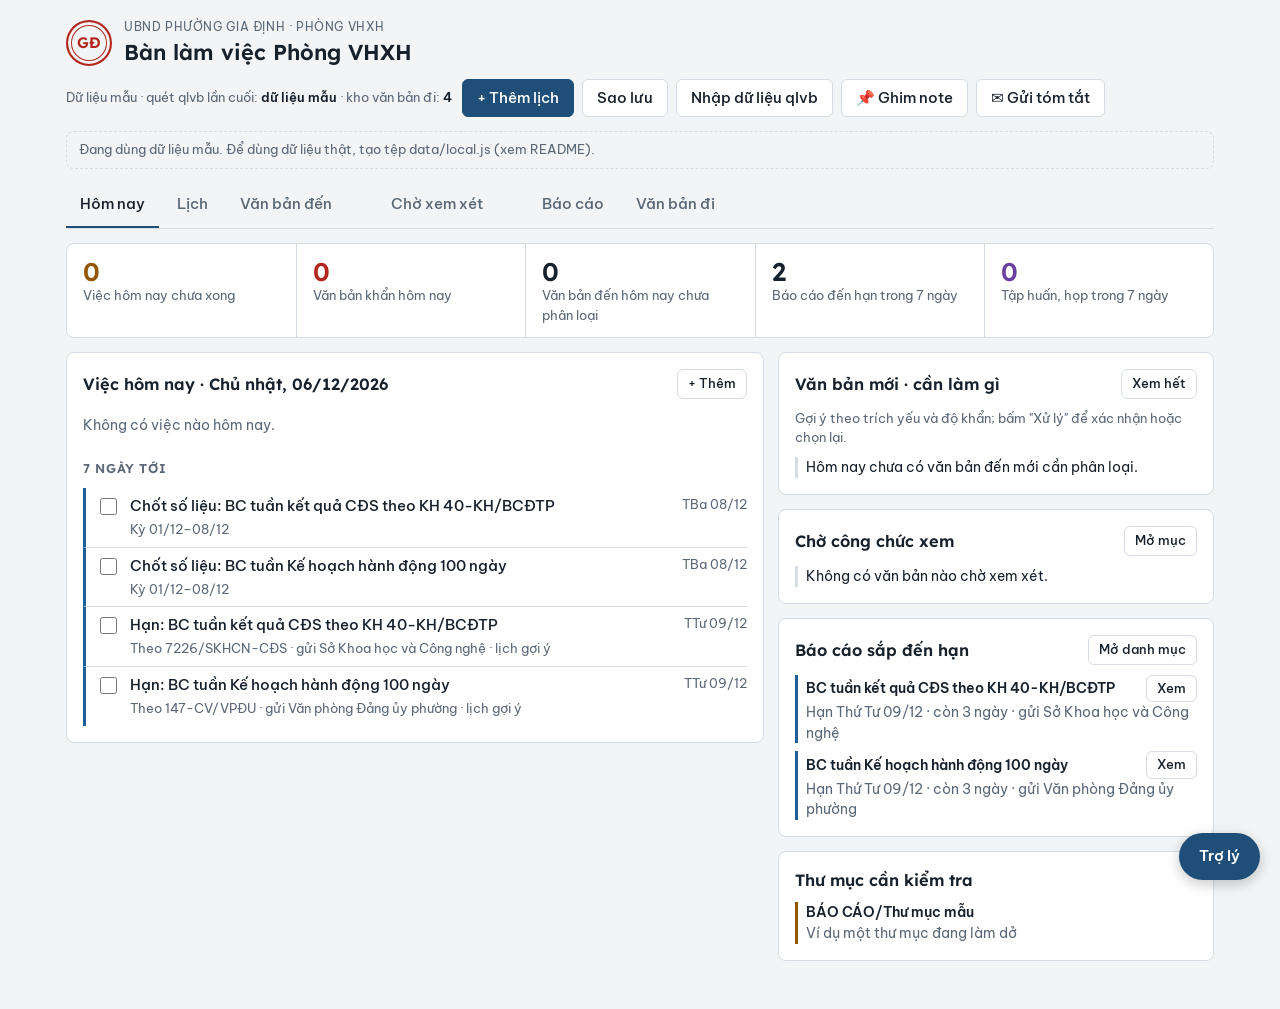
==== index.html @ 665c6ed6 "Ban lam viec Phong VHXH" ====
<!doctype html>
<html lang="vi">
<head>
<meta charset="utf-8">
<meta name="viewport" content="width=device-width, initial-scale=1, viewport-fit=cover">
<title>Bàn làm việc Phòng VHXH</title>
<link rel="preconnect" href="https://fonts.googleapis.com">
<link rel="stylesheet" href="https://fonts.googleapis.com/css2?family=Be+Vietnam+Pro:wght@400;500;600;700&family=Lexend:wght@500;600&family=IBM+Plex+Mono:wght@500&display=swap">
<link rel="stylesheet" href="css/styles.css">
</head>
<body>
<div class="app">
  <header class="topbar">
    <div class="brand">
      <div class="seal" aria-hidden="true">GĐ</div>
      <div>
        <p class="eyebrow">UBND phường Gia Định · Phòng VHXH</p>
        <h1>Bàn làm việc Phòng VHXH</h1>
      </div>
    </div>
    <div class="scan">
      <p class="scan-info" id="scanInfo"></p>
      <div class="row">
        <button class="btn btn-primary" type="button" data-open-lich>+ Thêm lịch</button>
        <button class="btn" type="button" id="btnBackup">Sao lưu</button>
        <button class="btn" type="button" id="btnScan">Nhập dữ liệu qlvb</button>
      </div>
    </div>
  </header>

  <p class="demo-note" id="dataNote">Đang dùng dữ liệu mẫu. Để dùng dữ liệu thật, tạo tệp data/local.js (xem README).</p>

  <nav class="tabs" role="tablist" aria-label="Các mục">
    <button class="tab is-active" role="tab" id="tab-homnay" data-tab="homnay" aria-selected="true">Hôm nay</button>
    <button class="tab" role="tab" id="tab-lich" data-tab="lich" aria-selected="false">Lịch</button>
    <button class="tab" role="tab" id="tab-den" data-tab="den" aria-selected="false">Văn bản đến <span class="count" id="cntDen" title="Chưa phân loại"></span></button>
    <button class="tab" role="tab" id="tab-cho" data-tab="cho" aria-selected="false">Chờ xem xét <span class="count amber" id="cntCho"></span></button>
    <button class="tab" role="tab" id="tab-baocao" data-tab="baocao" aria-selected="false">Báo cáo</button>
    <button class="tab" role="tab" id="tab-di" data-tab="di" aria-selected="false">Văn bản đi</button>
  </nav>

  <!-- HÔM NAY -->
  <section class="panel" id="panel-homnay" role="tabpanel" aria-labelledby="tab-homnay">
    <div class="summary" id="summary"></div>
    <div class="grid-2">
      <div class="block">
        <div class="block-head"><h2 id="todayTitle">Việc hôm nay</h2><button class="btn btn-sm" type="button" data-open-lich="today">+ Thêm</button></div>
        <ul class="tasks" id="todayList"></ul>
        <h3 class="sub">7 ngày tới</h3>
        <ul class="tasks compact" id="weekList"></ul>
      </div>
      <div class="side">
        <div class="block">
          <div class="block-head"><h2>Văn bản mới · cần làm gì</h2><button class="btn btn-sm btn-ghost" type="button" id="goUnsorted">Xem hết</button></div>
          <p class="hint">Gợi ý theo trích yếu và độ khẩn; bấm "Xử lý" để xác nhận hoặc chọn lại.</p>
          <ul class="mini" id="unsortedList"></ul>
        </div>
        <div class="block">
          <div class="block-head"><h2>Chờ công chức xem <span class="hint" id="choBlockCount"></span></h2><button class="btn btn-sm btn-ghost" type="button" id="goCho">Mở mục</button></div>
          <ul class="mini" id="choMini"></ul>
        </div>
        <div class="block">
          <div class="block-head"><h2>Báo cáo sắp đến hạn</h2><button class="btn btn-sm btn-ghost" type="button" id="goBaoCao">Mở danh mục</button></div>
          <ul class="mini" id="bcSoon"></ul>
        </div>
        <div class="block">
          <h2>Thư mục cần kiểm tra</h2>
          <ul class="mini" id="folderList"></ul>
        </div>
      </div>
    </div>
  </section>

  <!-- LỊCH -->
  <section class="panel" id="panel-lich" role="tabpanel" aria-labelledby="tab-lich" hidden>
    <div class="cal-layout">
      <div class="block">
        <div class="cal-head">
          <button class="btn btn-sm" type="button" id="prevMonth" aria-label="Tháng trước">‹</button>
          <h2 id="monthTitle"></h2>
          <button class="btn btn-sm" type="button" id="nextMonth" aria-label="Tháng sau">›</button>
          <button class="btn btn-sm btn-ghost" type="button" id="goToday">Hôm nay</button>
        </div>
        <div class="cal-grid" id="calGrid" role="grid"></div>
        <div class="legend">
          <span><i class="sw red"></i>Gấp, khẩn</span>
          <span><i class="sw amber"></i>Việc cần làm</span>
          <span><i class="sw blue"></i>Báo cáo định kỳ</span>
          <span><i class="sw violet"></i>Tập huấn, họp, sự kiện</span>
          <span><i class="sw green"></i>Văn bản đi</span>
          <span><i class="sw grey"></i>Văn bản đến</span>
        </div>
      </div>
      <aside class="block day-panel" aria-live="polite">
        <div class="block-head"><h2 id="dayTitle"></h2><button class="btn btn-sm" type="button" data-open-lich="selected">+ Thêm</button></div>
        <div id="dayDetail"></div>
      </aside>
    </div>
  </section>

  <!-- VĂN BẢN ĐẾN -->
  <section class="panel" id="panel-den" role="tabpanel" aria-labelledby="tab-den" hidden>
    <div class="block">
      <div class="block-head">
        <h2>Văn bản đến chờ xử lý</h2>
        <div class="filters" role="group" aria-label="Lọc">
          <button class="chip is-on" type="button" data-fden="homnay">Hôm nay</button>
          <button class="chip" type="button" data-fden="all">Tất cả</button>
          <button class="chip" type="button" data-fden="chua">Chưa phân loại</button>
          <button class="chip" type="button" data-fden="cho">Chờ xem xét</button>
          <button class="chip" type="button" data-fden="red">Khẩn, chưa trả lời</button>
          <button class="chip" type="button" data-fden="xong">Đã phân loại</button>
        </div>
      </div>
      <input type="search" id="qDen" class="search" placeholder="Tìm số ký hiệu, trích yếu…">
      <div class="table-wrap"><table class="table"><thead><tr><th>Số, ký hiệu</th><th>Đến</th><th>Độ khẩn</th><th>Trích yếu</th><th>Cần làm</th><th></th></tr></thead><tbody id="tblDen"></tbody></table></div>
    </div>
  </section>

  <!-- CHỜ XEM XÉT -->
  <section class="panel" id="panel-cho" role="tabpanel" aria-labelledby="tab-cho" hidden>
    <div class="block">
      <div class="block-head"><h2>Văn bản chờ xem xét</h2></div>
      <p class="hint">Văn bản chưa biết cần làm gì được chuyển vào đây (nút "Chưa rõ" ở tab Văn bản đến). Công chức phụ trách mở từng văn bản, bấm "Chọn hướng xử lý"; văn bản sẽ rời mục này và lên lịch.</p>
      <div class="table-wrap"><table class="table"><thead><tr><th>Số, ký hiệu</th><th>Đến</th><th>Độ khẩn</th><th>Trích yếu</th><th>Vướng ở đâu</th><th></th></tr></thead><tbody id="tblCho"></tbody></table></div>
    </div>
  </section>

  <!-- BÁO CÁO -->
  <section class="panel" id="panel-baocao" role="tabpanel" aria-labelledby="tab-baocao" hidden>
    <div class="block">
      <div class="block-head">
        <h2>Danh mục báo cáo <span class="hint" id="bcCount"></span></h2>
        <button class="btn btn-primary btn-sm" type="button" id="btnAddBC">+ Thêm báo cáo</button>
      </div>
      <p class="hint">Bấm vào một báo cáo để xem cần soạn những mục gì và văn bản đi trong kỳ để lấy số liệu.</p>
      <div class="table-wrap"><table class="table"><thead><tr><th>Báo cáo</th><th>Chu kỳ</th><th>Nơi nhận</th><th>Căn cứ</th><th>Kỳ tới</th><th>Trạng thái lịch</th></tr></thead><tbody id="tblBC"></tbody></table></div>
    </div>
  </section>

  <!-- VĂN BẢN ĐI -->
  <section class="panel" id="panel-di" role="tabpanel" aria-labelledby="tab-di" hidden>
    <div class="block">
      <div class="block-head">
        <h2>Văn bản đi đã phát hành</h2>
        <div class="filters" role="group" aria-label="Lọc">
          <button class="chip is-on" type="button" data-fdi="homnay">Hôm nay</button>
          <button class="chip" type="button" data-fdi="all">Tất cả</button>
          <button class="chip" type="button" data-fdi="green">Hoàn thành</button>
          <button class="chip" type="button" data-fdi="amber">Tờ trình đang chờ</button>
          <button class="chip" type="button" data-fdi="grey">Tờ trình đã có văn bản chính</button>
        </div>
      </div>
      <input type="search" id="qDi" class="search" placeholder="Tìm số ký hiệu, trích yếu…">
      <div class="table-wrap"><table class="table"><thead><tr><th>Số, ký hiệu</th><th>Ngày</th><th>Loại</th><th>Trích yếu</th><th>Trạng thái</th></tr></thead><tbody id="tblDi"></tbody></table></div>
    </div>
  </section>

  <!-- ===== HỘP THOẠI ===== -->

  <!-- Xử lý văn bản đến -->
  <div class="overlay" id="dlgXuLy" hidden>
    <form class="dialog wide" id="formXuLy" role="dialog" aria-modal="true" aria-labelledby="xlTitle">
      <h2 id="xlTitle">Xử lý văn bản đến</h2>
      <div class="doc-card" id="xlDoc"></div>
      <p class="suggest" id="xlSuggest"></p>
      <fieldset>
        <legend class="label">Cần làm gì</legend>
        <div class="radios" id="xlHuong"></div>
      </fieldset>
      <div class="out-card" id="xlOut"></div>
      <div class="two">
        <label class="field" for="xlHan"><span id="xlHanLbl">Hạn hoàn thành</span><input id="xlHan" type="date" required></label>
        <label class="field" for="xlNguoi"><span>Phối hợp, gửi đến</span><input id="xlNguoi" type="text" placeholder="Ví dụ: Công an phường, các khu phố"></label>
      </div>
      <p class="hint">Hạn tự tính theo độ khẩn và loại việc. Kiểm tra lại hạn ghi trong nội dung văn bản.</p>
      <div class="ev-fields" id="xlEvent" hidden>
        <p class="label">Ngày tham dự (đưa lên lịch)</p>
        <div class="three">
          <label class="field" for="xlEvDate"><span>Ngày</span><input id="xlEvDate" type="date"></label>
          <label class="field" for="xlEvTime"><span>Giờ</span><input id="xlEvTime" type="time"></label>
          <label class="field" for="xlEvPlace"><span>Địa điểm</span><input id="xlEvPlace" type="text"></label>
        </div>
      </div>
      <label class="check"><input type="checkbox" id="xlDinhKy"> Văn bản này yêu cầu báo cáo định kỳ: thêm vào danh mục báo cáo</label>
      <label class="field" for="xlNote"><span id="xlNoteLbl">Ghi chú</span><input id="xlNote" type="text" placeholder="Nội dung chính cần lưu ý"></label>
      <div class="row end">
        <button class="btn btn-ghost" type="button" id="xlClear" hidden>Bỏ phân loại</button>
        <button class="btn" type="button" data-close>Hủy</button>
        <button class="btn btn-primary" type="submit">Lưu, đưa lên lịch</button>
      </div>
    </form>
  </div>

  <!-- Thêm báo cáo -->
  <div class="overlay" id="dlgBC" hidden>
    <form class="dialog wide" id="formBC" role="dialog" aria-modal="true" aria-labelledby="bcTitle">
      <h2 id="bcTitle">Thêm báo cáo</h2>
      <p class="hint">Lấy thông tin từ văn bản chỉ đạo (văn bản của Sở, VPĐU, UBND Thành phố yêu cầu báo cáo).</p>
      <label class="field" for="bcTen"><span>1. Tên báo cáo</span><input id="bcTen" type="text" required placeholder="Ví dụ: Báo cáo tháng công tác văn hóa"></label>
      <div class="two">
        <label class="field" for="bcMang"><span>2. Mảng</span><select id="bcMang"></select></label>
        <label class="field" for="bcNoiNhan"><span>3. Gửi cho ai</span><input id="bcNoiNhan" type="text" placeholder="Ví dụ: Sở Văn hóa và Thể thao"></label>
      </div>
      <label class="field" for="bcCanCu"><span>4. Căn cứ (số văn bản yêu cầu báo cáo)</span><input id="bcCanCu" type="text" list="dsDen" placeholder="Gõ hoặc chọn từ văn bản đến"></label>
      <div class="two">
        <label class="field" for="bcLoai"><span>5. Chu kỳ</span>
          <select id="bcLoai">
            <option value="tuan">Hằng tuần</option><option value="thang">Hằng tháng</option><option value="quy">Hằng quý</option>
            <option value="6thang">6 tháng</option><option value="9thang">9 tháng</option><option value="nam">Hằng năm</option>
            <option value="dot-xuat">Một lần (đột xuất)</option>
          </select>
        </label>
        <div class="field" id="bcHanWrap"></div>
      </div>
      <label class="check"><input type="checkbox" id="bcXacNhan"> Hạn ghi đúng theo văn bản chỉ đạo (bỏ chọn nếu đang ước tính)</label>
      <label class="field" for="bcDeCuong"><span>6. Báo cáo cần có những mục gì (mỗi dòng một mục)</span>
        <textarea id="bcDeCuong" rows="4" placeholder="Kết quả thực hiện trong kỳ&#10;Số liệu theo phụ lục của Sở&#10;Nhiệm vụ kỳ tới&#10;Khó khăn, đề xuất"></textarea></label>
      <label class="field" for="bcNguon"><span>7. Lấy số liệu ở đâu</span><input id="bcNguon" type="text" placeholder="Ví dụ: văn bản đi trong kỳ trên qlvb; số liệu khu phố"></label>
      <label class="field" for="bcMau"><span>8. Mẫu báo cáo (nếu có)</span><input id="bcMau" type="text" placeholder="Ví dụ: templates/bc-thang-van-hoa/ hoặc phụ lục kèm văn bản của Sở"></label>
      <div class="row end">
        <button class="btn" type="button" data-close>Hủy</button>
        <button class="btn btn-primary" type="submit">Thêm báo cáo</button>
      </div>
    </form>
  </div>

  <!-- Xem báo cáo -->
  <div class="overlay" id="dlgBCView" hidden>
    <div class="dialog wide" role="dialog" aria-modal="true" aria-labelledby="bvTitle">
      <h2 id="bvTitle"></h2>
      <div id="bvBody"></div>
      <div class="row end">
        <button class="btn btn-ghost" type="button" id="bvDelete" hidden>Xóa báo cáo</button>
        <button class="btn" type="button" id="bvTask">Tạo việc soạn kỳ này</button>
        <button class="btn btn-primary" type="button" data-close>Đóng</button>
      </div>
    </div>
  </div>

  <!-- Thêm lịch -->
  <div class="overlay" id="dlgLich" hidden>
    <form class="dialog" id="formLich" role="dialog" aria-modal="true" aria-labelledby="lcTitle">
      <h2 id="lcTitle">Thêm vào lịch</h2>
      <label class="field" for="lcLoai"><span>Loại</span><select id="lcLoai"></select></label>
      <label class="field" for="lcTen"><span>Nội dung</span><input id="lcTen" type="text" required placeholder="Ví dụ: Tập huấn kỹ năng số cho Tổ CNS cộng đồng"></label>
      <div class="two">
        <label class="field" for="lcNgay"><span>Ngày</span><input id="lcNgay" type="date" required></label>
        <label class="field" for="lcGio"><span>Giờ</span><input id="lcGio" type="time"></label>
      </div>
      <div class="ev-only">
        <label class="field" for="lcNoi"><span>Địa điểm</span><input id="lcNoi" type="text" placeholder="Ví dụ: Hội trường UBND phường"></label>
        <label class="field" for="lcAi"><span>Thành phần, ai đi</span><input id="lcAi" type="text" placeholder="Ví dụ: lãnh đạo phòng, Tổ CNS 50 khu phố"></label>
      </div>
      <label class="field" for="lcChuanBi"><span>Cần chuẩn bị (mỗi dòng một việc)</span><textarea id="lcChuanBi" rows="3" placeholder="Mượn hội trường&#10;Gửi giấy mời&#10;In danh sách điểm danh"></textarea></label>
      <label class="field" for="lcCanCu"><span>Căn cứ văn bản (nếu có)</span><input id="lcCanCu" type="text" list="dsDen" placeholder="Số văn bản"></label>
      <label class="check viec-only"><input type="checkbox" id="lcGap"> Việc gấp</label>
      <div class="row end">
        <button class="btn" type="button" data-close>Hủy</button>
        <button class="btn btn-primary" type="submit">Thêm</button>
      </div>
    </form>
  </div>

  <!-- Sao lưu -->
  <div class="overlay" id="dlgBackup" hidden>
    <div class="dialog" role="dialog" aria-modal="true" aria-labelledby="bkTitle">
      <h2 id="bkTitle">Sao lưu dữ liệu đã thêm</h2>
      <p>Báo cáo, lịch, phân loại văn bản bạn thêm trên web đang lưu trong trình duyệt này. Tải tệp sao lưu để chép sang máy khác hoặc giữ lại.</p>
      <div class="row">
        <button class="btn btn-primary" type="button" id="bkDown">Tải tệp sao lưu (.json)</button>
        <label class="btn" for="bkFile">Khôi phục từ tệp</label>
        <input type="file" id="bkFile" accept=".json,application/json" hidden>
      </div>
      <p class="status" id="bkStatus" role="status"></p>
      <div class="row end"><button class="btn" type="button" data-close>Đóng</button></div>
    </div>
  </div>

  <div class="overlay" id="scanDialog" hidden>
    <div class="dialog" role="dialog" aria-modal="true" aria-labelledby="scanTitle">
      <h2 id="scanTitle">Nhập dữ liệu qlvb</h2>
      <p>Dùng nút <b>Quét qlvb</b> trên thanh dấu trang của Chrome (cài một lần tại trang <a href="cai-dat-nut-quet.html" target="_blank" rel="noopener">Cài nút Quét qlvb</a>):</p>
      <ol class="routine plain">
        <li>Trên qlvb (đã đăng nhập), bấm nút <b>Quét qlvb</b> trên thanh dấu trang.</li>
        <li>Nút tự đọc <b>Văn bản đến chờ xử lý</b> và <b>Văn bản đi đã phát hành</b>, rồi mở Bàn làm việc và <b>tự cập nhật</b>. Không cần làm gì thêm.</li>
        <li>Nếu nút tải về tệp <span class="mono">qlvb_….json</span> (web mở bằng tệp trên máy), chọn tệp đó ở nút dưới đây.</li>
      </ol>
      <div class="row">
        <label class="btn btn-primary" for="qlvbFile">Chọn tệp quét qlvb</label>
        <input type="file" id="qlvbFile" accept=".json,application/json" multiple hidden>
      </div>
      <p class="status" id="qlvbStatus" role="status"></p>
      <p class="hint">Web tự ghép tờ trình với văn bản chính và đánh dấu văn bản đến đã có văn bản đi nhắc tới. Phân loại, lịch, báo cáo bạn đã thêm vẫn giữ nguyên.</p>
      <div class="row end"><button class="btn" type="button" data-close>Đóng</button></div>
    </div>
  </div>

  <datalist id="dsDen"></datalist>
  <div class="toast" id="toast" role="status" hidden></div>
</div>

<!-- Khung Trợ lý: chạy trên máy, không gửi dữ liệu ra ngoài -->
<button class="tl-fab" id="tlFab" type="button" aria-expanded="false" aria-controls="tlPanel">Trợ lý</button>
<section class="tl-panel" id="tlPanel" aria-label="Trợ lý" hidden>
  <header class="tl-head">
    <div><b>Trợ lý</b><span class="hint"> · đọc dữ liệu trong web, soạn câu lệnh dán vào AI</span></div>
    <button class="btn btn-sm btn-ghost" id="tlClose" type="button" aria-label="Đóng trợ lý">✕</button>
  </header>
  <div class="tl-log" id="tlLog" aria-live="polite"></div>
  <form class="tl-form" id="tlForm" autocomplete="off">
    <input id="tlInput" type="text" placeholder="Hỏi việc, báo cáo, hoặc gõ số văn bản…" aria-label="Câu hỏi cho trợ lý">
    <button class="btn btn-primary" type="submit">Gửi</button>
  </form>
</section>

<!-- Thứ tự nạp: cấu hình → dữ liệu mẫu → dữ liệu thật (nếu có) → mã -->
<script src="config/bao-cao.js"></script>
<script src="config/huong-xu-ly.js"></script>
<script src="config/cau-lenh-ai.js"></script>
<script src="data/sample.js"></script>
<script src="data/local.js"></script>
<script src="js/utils.js"></script>
<script src="js/lich-bao-cao.js"></script>
<script src="js/store.js"></script>
<script src="js/app.js"></script>
<script src="js/tro-ly.js"></script>
<script src="js/vendor/jszip.min.js"></script>
<script src="config/nguoi-ky.js"></script>
<script src="config/nguoi-ky.local.js"></script>
<script src="templates/mau-word.js"></script>
<script src="js/thu-muc.js"></script>
<script src="js/note-mail.js"></script>
</body>
</html>
---- css/styles.css ----
/* Layout: đầu trang con dấu + trạng thái quét, tab; "Hôm nay" hai cột, "Lịch" lưới tháng + bảng chi tiết ngày */
:root {
  --bg: #f2f4f6;
  --surface: #ffffff;
  --surface-2: #e9edf1;
  --ink: #17212c;
  --muted: #5a6776;
  --line: #d5dce4;
  --accent: #1f4e79;
  --accent-ink: #ffffff;
  --seal: #b3261e;
  --red: #b3261e;   --red-bg: #fbe6e3;
  --amber: #925600; --amber-bg: #fcefd8;
  --blue: #1f5f99;  --blue-bg: #e2edf8;
  --green: #2f6b3a; --green-bg: #e2f1e5;
  --grey: #5f6b78;  --grey-bg: #eceff2;
  --violet: #6a3fa0; --violet-bg: #efe8f8;
  --font-display: "Lexend", "Be Vietnam Pro", system-ui, sans-serif;
  --font-body: "Be Vietnam Pro", system-ui, -apple-system, "Segoe UI", sans-serif;
  --font-mono: "IBM Plex Mono", ui-monospace, Consolas, monospace;
  --radius: 8px;
}
@media (prefers-color-scheme: dark) {
  :root:not([data-theme="light"]) {
    --bg: #10151b; --surface: #18202a; --surface-2: #222c37; --ink: #e5eaf0; --muted: #9aa6b4; --line: #2d3946;
    --accent: #82b2e2; --accent-ink: #0c1520; --seal: #e57368;
    --red: #f08a80; --red-bg: #3a1d1b; --amber: #e8b05a; --amber-bg: #392b13; --blue: #8fbbe8; --blue-bg: #1c2d40;
    --green: #8fcf98; --green-bg: #1b3020; --grey: #a3adb8; --grey-bg: #262f39; --violet: #c3a3ef; --violet-bg: #2c2240; color-scheme: dark;
  }
}
:root[data-theme="dark"] {
  --bg: #10151b; --surface: #18202a; --surface-2: #222c37; --ink: #e5eaf0; --muted: #9aa6b4; --line: #2d3946;
  --accent: #82b2e2; --accent-ink: #0c1520; --seal: #e57368;
  --red: #f08a80; --red-bg: #3a1d1b; --amber: #e8b05a; --amber-bg: #392b13; --blue: #8fbbe8; --blue-bg: #1c2d40;
  --green: #8fcf98; --green-bg: #1b3020; --grey: #a3adb8; --grey-bg: #262f39; --violet: #c3a3ef; --violet-bg: #2c2240; color-scheme: dark;
}

* { box-sizing: border-box; }
[hidden] { display: none !important; }
html, body { margin: 0; }
body { background: var(--bg); color: var(--ink); font-family: var(--font-body); font-size: 15px; line-height: 1.5; }
h1, h2, h3 { font-family: var(--font-display); margin: 0; text-wrap: balance; }
h2 { font-size: 1.02rem; font-weight: 600; }
button, input, select { font: inherit; color: inherit; }
:focus-visible { outline: 2px solid var(--accent); outline-offset: 2px; }
.mono { font-family: var(--font-mono); font-size: .85em; }

.app { max-width: 1180px; margin: 0 auto; padding-inline: 16px; padding-block: 18px 48px; display: flex; flex-direction: column; gap: 14px; }
.topbar { display: flex; flex-wrap: wrap; align-items: center; justify-content: space-between; gap: 10px 20px; }
.brand { display: flex; align-items: center; gap: 12px; min-width: 0; }
.seal { width: 46px; height: 46px; flex: none; border-radius: 50%; border: 2.5px solid var(--seal); color: var(--seal);
  display: grid; place-items: center; font-family: var(--font-display); font-weight: 600; font-size: .95rem;
  box-shadow: inset 0 0 0 3px var(--bg), inset 0 0 0 4px var(--seal); }
.eyebrow { margin: 0; font-size: .76rem; color: var(--muted); text-transform: uppercase; letter-spacing: .05em; }
h1 { font-size: 1.35rem; font-weight: 600; }
.scan { display: flex; flex-wrap: wrap; align-items: center; gap: 10px; }
.scan-info { margin: 0; font-size: .84rem; color: var(--muted); }
.scan-info b { color: var(--ink); font-weight: 600; }
.demo-note { margin: 0; padding: 8px 12px; border: 1px dashed var(--line); border-radius: var(--radius); font-size: .84rem; color: var(--muted); }

.btn { border: 1px solid var(--line); background: var(--surface); padding: 7px 14px; border-radius: 6px; cursor: pointer; font-weight: 500; }
.btn:hover { border-color: var(--accent); }
.btn-primary { background: var(--accent); color: var(--accent-ink); border-color: var(--accent); }
.btn-sm { padding: 4px 10px; font-size: .84rem; }
.btn-ghost { background: transparent; }

.tabs { display: flex; gap: 4px; border-bottom: 1px solid var(--line); overflow-x: auto; }
.tab { background: none; border: 0; border-bottom: 2.5px solid transparent; padding: 10px 14px; cursor: pointer; color: var(--muted); font-weight: 500; white-space: nowrap; }
.tab.is-active { color: var(--ink); border-bottom-color: var(--accent); }
.count { display: inline-block; min-width: 20px; padding: 0 6px; margin-left: 4px; border-radius: 10px; background: var(--red-bg); color: var(--red); font-size: .75rem; font-weight: 600; }
.panel { display: flex; flex-direction: column; gap: 14px; }

.summary { display: grid; grid-template-columns: repeat(5, minmax(0, 1fr)); background: var(--surface); border: 1px solid var(--line); border-radius: var(--radius); }
.sum { padding: 12px 16px; border-left: 1px solid var(--line); min-width: 0; }
.sum:first-child { border-left: 0; }
.sum-num { font-family: var(--font-display); font-size: 1.6rem; font-weight: 600; line-height: 1.2; font-variant-numeric: tabular-nums; }
.sum-label { font-size: .8rem; color: var(--muted); }
.sum.red .sum-num { color: var(--red); } .sum.amber .sum-num { color: var(--amber); } .sum.green .sum-num { color: var(--green); }

.grid-2 { display: grid; grid-template-columns: minmax(0, 1.6fr) minmax(0, 1fr); gap: 14px; align-items: start; }
.side { display: flex; flex-direction: column; gap: 14px; min-width: 0; }
.block { background: var(--surface); border: 1px solid var(--line); border-radius: var(--radius); padding: 16px; min-width: 0; display: flex; flex-direction: column; gap: 10px; }
.block-head { display: flex; flex-wrap: wrap; align-items: center; justify-content: space-between; gap: 8px; }
.sub { font-size: .8rem; text-transform: uppercase; letter-spacing: .05em; color: var(--muted); font-weight: 600; margin-top: 6px; }
.hint { margin: 0; font-size: .8rem; color: var(--muted); }

/* Tasks */
.tasks { list-style: none; margin: 0; padding: 0; display: flex; flex-direction: column; }
.task { display: grid; grid-template-columns: auto minmax(0, 1fr) auto; gap: 2px 10px; align-items: start; padding: 10px 0 10px 10px; border-top: 1px solid var(--line); border-left: 3px solid transparent; }
.task:first-child { border-top: 0; }
.task.k-red { border-left-color: var(--red); } .task.k-amber { border-left-color: var(--amber); } .task.k-blue { border-left-color: var(--blue); }
.task.done { opacity: .55; } .task.done .t-title { text-decoration: line-through; }
.task input { width: 17px; height: 17px; margin-top: 3px; accent-color: var(--accent); }
.t-title { font-weight: 500; cursor: pointer; }
.t-note { grid-column: 2; font-size: .82rem; color: var(--muted); }
.t-date { font-size: .8rem; color: var(--muted); white-space: nowrap; font-variant-numeric: tabular-nums; text-align: right; }
.t-date.late { color: var(--red); font-weight: 600; }
.compact .task { padding-block: 7px; }
.empty { color: var(--muted); font-size: .9rem; padding: 6px 0; }
.pill { display: inline-block; padding: 1px 8px; border-radius: 999px; font-size: .74rem; font-weight: 600; white-space: nowrap; }
.pill.red { background: var(--red-bg); color: var(--red); } .pill.amber { background: var(--amber-bg); color: var(--amber); }
.pill.blue { background: var(--blue-bg); color: var(--blue); } .pill.green { background: var(--green-bg); color: var(--green); }
.pill.grey { background: var(--grey-bg); color: var(--grey); }

.routine { margin: 0; padding-left: 0; list-style: none; display: flex; flex-direction: column; gap: 6px; counter-reset: s; }
.routine li { display: flex; gap: 8px; align-items: flex-start; font-size: .9rem; }
.routine label { display: flex; gap: 8px; align-items: flex-start; cursor: pointer; }
.routine input { margin-top: 3px; accent-color: var(--accent); }
.routine.plain { list-style: decimal; padding-left: 20px; }
.routine.plain li { display: list-item; }
.mini { list-style: none; margin: 0; padding: 0; display: flex; flex-direction: column; gap: 8px; font-size: .86rem; }
.mini li { border-left: 3px solid var(--line); padding-left: 8px; }
.mini li.red { border-left-color: var(--red); } .mini li.amber { border-left-color: var(--amber); } .mini li.blue { border-left-color: var(--blue); }
.mini b { font-weight: 600; display: block; }
.mini span { color: var(--muted); }

/* Calendar */
.cal-layout { display: grid; grid-template-columns: minmax(0, 1fr) minmax(0, 340px); gap: 14px; align-items: start; }
.cal-head { display: flex; align-items: center; gap: 8px; flex-wrap: wrap; }
.cal-head h2 { min-width: 140px; text-align: center; font-size: 1.1rem; }
.cal-grid { display: grid; grid-template-columns: repeat(7, minmax(0, 1fr)); gap: 4px; }
.dow { font-size: .72rem; text-transform: uppercase; letter-spacing: .04em; color: var(--muted); text-align: center; padding-bottom: 2px; }
.day { min-height: 92px; border: 1px solid var(--line); border-radius: 6px; padding: 5px; display: flex; flex-direction: column; gap: 3px; background: var(--surface); cursor: pointer; text-align: left; min-width: 0; }
.day:hover { border-color: var(--accent); }
.day.out { opacity: .4; }
.day.weekend { background: var(--surface-2); }
.day.today { box-shadow: inset 0 0 0 2px var(--accent); }
.day.sel { border-color: var(--accent); background: var(--blue-bg); }
.d-num { font-size: .8rem; font-weight: 600; font-variant-numeric: tabular-nums; color: var(--muted); }
.day.today .d-num { color: var(--accent); }
.ev { font-size: .7rem; line-height: 1.25; padding: 1px 5px; border-radius: 4px; overflow: hidden; text-overflow: ellipsis; white-space: nowrap; }
.ev.red { background: var(--red-bg); color: var(--red); } .ev.amber { background: var(--amber-bg); color: var(--amber); }
.ev.blue { background: var(--blue-bg); color: var(--blue); } .ev.green { background: var(--green-bg); color: var(--green); }
.ev.grey { background: var(--grey-bg); color: var(--grey); }
.ev.done { text-decoration: line-through; opacity: .6; }
.more { font-size: .7rem; color: var(--muted); }
.legend { display: flex; flex-wrap: wrap; gap: 6px 14px; font-size: .78rem; color: var(--muted); }
.legend span { display: inline-flex; align-items: center; gap: 6px; }
.sw { width: 12px; height: 12px; border-radius: 3px; display: inline-block; }
.sw.red { background: var(--red); } .sw.amber { background: var(--amber); } .sw.blue { background: var(--blue); } .sw.green { background: var(--green); } .sw.grey { background: var(--grey); }
.day-panel { position: sticky; top: env(safe-area-inset-top, 0px); }
.dsec { font-size: .76rem; text-transform: uppercase; letter-spacing: .05em; color: var(--muted); font-weight: 600; margin: 8px 0 2px; }
.dlist { list-style: none; margin: 0; padding: 0; display: flex; flex-direction: column; gap: 6px; font-size: .86rem; }
.dlist li { display: flex; flex-direction: column; gap: 1px; }

/* Tables */
.filters { display: flex; flex-wrap: wrap; gap: 6px; }
.chip { border: 1px solid var(--line); background: transparent; border-radius: 999px; padding: 3px 11px; font-size: .82rem; cursor: pointer; }
.chip.is-on { background: var(--ink); color: var(--bg); border-color: var(--ink); }
.search { border: 1px solid var(--line); border-radius: 6px; padding: 7px 10px; background: var(--bg); width: 300px; max-width: 100%; }
.table-wrap { overflow-x: auto; }
.table { width: 100%; border-collapse: collapse; font-size: .87rem; min-width: 760px; }
.table th { text-align: left; font-size: .72rem; text-transform: uppercase; letter-spacing: .04em; color: var(--muted); padding: 8px 10px; border-bottom: 1px solid var(--line); font-weight: 600; }
.table td { padding: 9px 10px; border-bottom: 1px solid var(--line); vertical-align: top; }
.table td:first-child { white-space: nowrap; border-left: 3px solid transparent; }
.table tr.k-red td:first-child { border-left-color: var(--red); } .table tr.k-amber td:first-child { border-left-color: var(--amber); }
.table tr.k-green td:first-child { border-left-color: var(--green); } .table tr.k-blue td:first-child { border-left-color: var(--blue); }
.table td.nowrap { white-space: nowrap; font-variant-numeric: tabular-nums; }
.table td.st { min-width: 220px; font-size: .84rem; }

/* Dialog */
.overlay { position: fixed; inset: 0; background: rgba(10, 16, 24, .45); display: grid; place-items: center; padding: 16px; z-index: 10; }
.dialog { background: var(--surface); border: 1px solid var(--line); border-radius: 10px; padding: 20px; width: 100%; max-width: 460px; display: flex; flex-direction: column; gap: 12px; }
.dialog p { margin: 0; font-size: .92rem; }
.field { display: flex; flex-direction: column; gap: 4px; font-size: .84rem; color: var(--muted); min-width: 0; }
.field input, .field select { border: 1px solid var(--line); border-radius: 6px; padding: 7px 9px; background: var(--bg); color: var(--ink); }
.two { display: grid; grid-template-columns: minmax(0, 1fr) minmax(0, 1fr); gap: 10px; }
.row { display: flex; flex-wrap: wrap; gap: 8px; }
.row.end { justify-content: flex-end; }

@media (max-width: 960px) {
  .grid-2, .cal-layout { grid-template-columns: minmax(0, 1fr); }
  .summary { grid-template-columns: repeat(3, minmax(0, 1fr)); }
  .sum:nth-child(4) { border-left: 0; }
  .sum:nth-child(n+4) { border-top: 1px solid var(--line); }
  .day-panel { position: static; }
}
@media (max-width: 600px) {
  .summary { grid-template-columns: repeat(2, minmax(0, 1fr)); }
  .sum { border-left: 0 !important; border-top: 1px solid var(--line); }
  .sum:nth-child(-n+2) { border-top: 0; }
  .sum:nth-child(even) { border-left: 1px solid var(--line) !important; }
  .day { min-height: 54px; padding: 3px; }
  .ev { font-size: 0; padding: 0; height: 6px; border-radius: 3px; }
  .ev.green, .ev.grey { display: none; }
  .two { grid-template-columns: minmax(0, 1fr); }
}
@media (prefers-reduced-motion: reduce) { * { transition: none !important; } }

/* ===== Bổ sung: xử lý văn bản, báo cáo, lịch, sao lưu ===== */
.pill.violet, .ev.violet { background: var(--violet-bg); color: var(--violet); }
.sw.violet { background: var(--violet); }
.task.k-violet { border-left-color: var(--violet); }
.label { margin: 0; font-size: .78rem; text-transform: uppercase; letter-spacing: .05em; color: var(--muted); font-weight: 600; }
.status { margin: 0; font-size: .85rem; color: var(--muted); min-height: 1.2em; }
.dialog { max-height: calc(100vh - 32px); overflow-y: auto; }
.dialog.wide { max-width: 640px; }
.dialog fieldset { border: 0; padding: 0; margin: 0; display: flex; flex-direction: column; gap: 6px; }
.doc-card { background: var(--surface-2); border-radius: 6px; padding: 10px 12px; font-size: .9rem; display: flex; flex-direction: column; gap: 2px; }
.doc-card .mono { font-weight: 600; }
.suggest { margin: 0; font-size: .9rem; padding: 8px 12px; border-left: 3px solid var(--accent); background: var(--blue-bg); border-radius: 0 6px 6px 0; }
.radios { display: grid; grid-template-columns: repeat(2, minmax(0, 1fr)); gap: 6px; }
.radios label { display: flex; gap: 8px; align-items: flex-start; border: 1px solid var(--line); border-radius: 6px; padding: 7px 9px; cursor: pointer; font-size: .88rem; }
.radios label:has(input:checked) { border-color: var(--accent); background: var(--blue-bg); }
.radios input { margin-top: 3px; accent-color: var(--accent); }
.radios .sg { font-size: .72rem; color: var(--accent); font-weight: 600; margin-left: 4px; }
.out-card { border: 1px dashed var(--line); border-radius: 6px; padding: 10px 12px; font-size: .88rem; display: flex; flex-direction: column; gap: 6px; }
.out-card ul { margin: 0; padding-left: 18px; }
.out-card .path { display: flex; flex-wrap: wrap; gap: 6px; align-items: center; }
.out-card .path code { font-family: var(--font-mono); font-size: .8rem; background: var(--surface-2); padding: 2px 6px; border-radius: 4px; word-break: break-all; }
.three { display: grid; grid-template-columns: minmax(0, 1fr) minmax(0, .7fr) minmax(0, 1.3fr); gap: 10px; }
.check { display: flex; gap: 8px; align-items: flex-start; font-size: .88rem; cursor: pointer; }
.check input { margin-top: 3px; accent-color: var(--accent); }
.ev-fields { display: flex; flex-direction: column; gap: 6px; }
.field textarea { border: 1px solid var(--line); border-radius: 6px; padding: 7px 9px; background: var(--bg); color: var(--ink); font: inherit; resize: vertical; }
.field-inline { display: flex; gap: 8px; }
.field-inline > * { flex: 1; min-width: 0; }
.btn-xl { padding: 3px 10px; font-size: .8rem; white-space: nowrap; }
.table tr.click { cursor: pointer; }
.table tr.click:hover td { background: var(--surface-2); }
.huong { display: flex; flex-direction: column; gap: 2px; font-size: .84rem; }
.huong .hint { font-size: .76rem; }
.mini .row { justify-content: space-between; align-items: center; flex-wrap: nowrap; }
.bv-grid { display: grid; grid-template-columns: max-content minmax(0, 1fr); gap: 4px 14px; font-size: .9rem; margin: 0; }
.bv-grid dt { color: var(--muted); }
.bv-grid dd { margin: 0; }
.bv-sec { margin: 12px 0 4px; }
.bv-list { margin: 0; padding-left: 20px; font-size: .9rem; display: flex; flex-direction: column; gap: 3px; }
.ev-meta { grid-column: 2; font-size: .8rem; color: var(--violet); }
.toast { position: fixed; left: 50%; bottom: calc(20px + env(safe-area-inset-bottom, 0px)); transform: translateX(-50%); background: var(--ink); color: var(--bg); padding: 10px 16px; border-radius: 8px; font-size: .9rem; z-index: 20; max-width: calc(100vw - 32px); }
@media (max-width: 600px) {
  .radios, .three { grid-template-columns: minmax(0, 1fr); }
}
.sum.violet .sum-num { color: var(--violet); }
.count.amber { background: var(--amber-bg); color: var(--amber); }
.acts { display: flex; flex-wrap: wrap; gap: 4px; justify-content: flex-end; }
.mini .q { color: var(--amber); font-size: .8rem; }

/* ---------- KHUNG TRỢ LÝ ---------- */
.tl-fab { position: fixed; right: 20px; bottom: calc(20px + env(safe-area-inset-bottom, 0px)); z-index: 15; background: var(--accent); color: var(--accent-ink); border: 0; border-radius: 999px; padding: 12px 20px; font-weight: 600; font-size: .95rem; cursor: pointer; box-shadow: 0 4px 14px rgba(0,0,0,.22); }
.tl-fab[aria-expanded="true"] { opacity: 0; pointer-events: none; }
.tl-panel { position: fixed; right: 20px; bottom: calc(20px + env(safe-area-inset-bottom, 0px)); z-index: 16; width: min(420px, calc(100vw - 32px)); height: min(600px, calc(100vh - 40px)); display: flex; flex-direction: column; background: var(--surface); border: 1px solid var(--line); border-radius: 12px; box-shadow: 0 10px 32px rgba(0,0,0,.25); overflow: hidden; }
.tl-panel[hidden] { display: none !important; }
.tl-head { display: flex; justify-content: space-between; align-items: center; gap: 8px; padding: 10px 12px; border-bottom: 1px solid var(--line); font-size: .9rem; }
.tl-log { flex: 1; overflow-y: auto; padding: 12px; display: flex; flex-direction: column; gap: 10px; }
.tl-msg { max-width: 92%; padding: 8px 12px; border-radius: 10px; font-size: .9rem; line-height: 1.5; overflow-wrap: anywhere; }
.tl-msg.me { align-self: flex-end; background: var(--accent); color: var(--accent-ink); }
.tl-msg.bot { align-self: flex-start; background: var(--bg); border: 1px solid var(--line); }
.tl-msg p { margin: 4px 0; }
.tl-list { margin: 6px 0; padding-left: 18px; display: grid; gap: 4px; }
.tl-chips { display: flex; flex-wrap: wrap; gap: 6px; margin-top: 8px; }
.tl-chip { border: 1px solid var(--accent); color: var(--accent); background: var(--surface); border-radius: 999px; padding: 3px 10px; font-size: .8rem; cursor: pointer; text-align: left; }
.tl-chip:hover { background: var(--blue-bg); }
.tl-prompt { margin-top: 8px; border: 1px solid var(--line); border-radius: 8px; background: var(--surface); }
.tl-prompt-head { display: flex; justify-content: space-between; align-items: center; gap: 8px; padding: 6px 8px; border-bottom: 1px solid var(--line); font-size: .84rem; }
.tl-prompt pre { margin: 0; padding: 8px; max-height: 220px; overflow: auto; white-space: pre-wrap; font-family: var(--font-body); font-size: .8rem; line-height: 1.5; }
.tl-prompt .hint { margin: 0; padding: 4px 8px 8px; }
.tl-form { display: flex; gap: 8px; padding: 10px; border-top: 1px solid var(--line); }
.tl-form input { flex: 1; min-width: 0; padding: 8px 10px; border: 1px solid var(--line); border-radius: 6px; background: var(--surface); color: var(--ink); font: inherit; }
@media (max-width: 520px) { .tl-panel { right: 8px; left: 8px; width: auto; bottom: 8px; height: calc(100vh - 16px); } .tl-fab { right: 12px; } }
@media print { .tl-fab, .tl-panel { display: none !important; } }

/* Tạo thư mục công việc trong hộp Xử lý */
.out-card .mk { display: flex; flex-direction: column; gap: 6px; border-top: 1px dashed var(--line); padding-top: 8px; }
.out-card .mk .status code { font-family: var(--font-mono); font-size: .8rem; background: var(--surface-2); padding: 1px 5px; border-radius: 4px; word-break: break-all; }
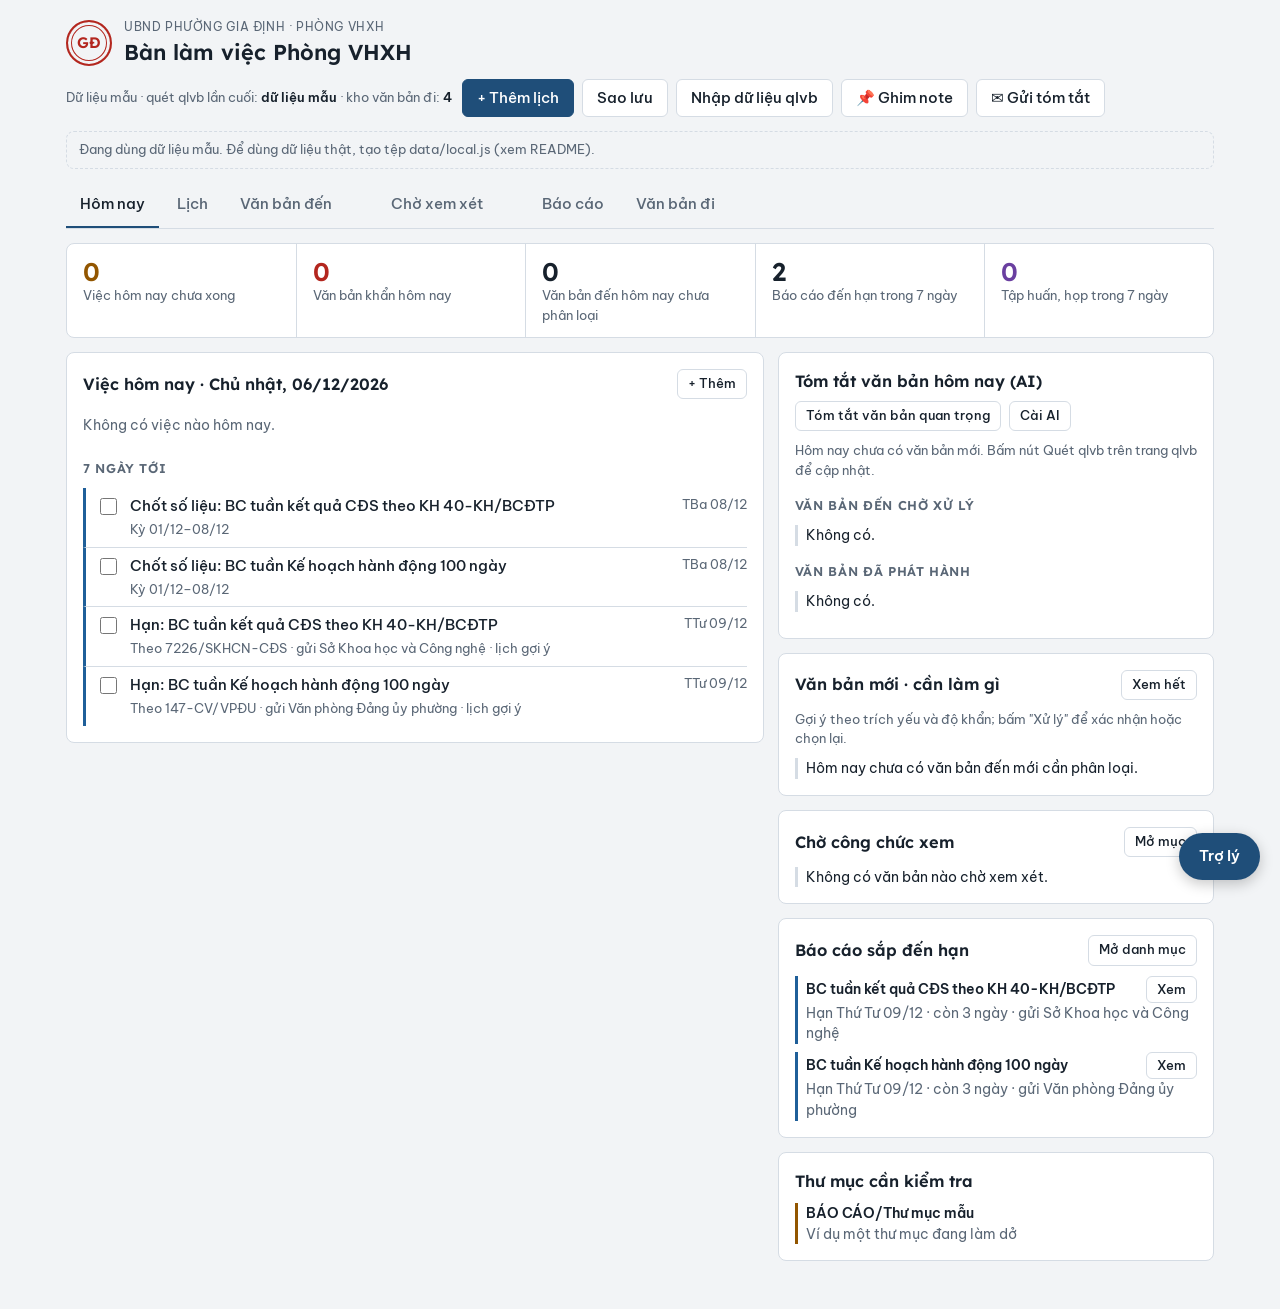
==== commit 229c1597: "Tom tat viec phuong can lam" ====
--- a/index.html
+++ b/index.html
@@ -331,5 +331,6 @@
 <script src="templates/mau-word.js"></script>
 <script src="js/thu-muc.js"></script>
 <script src="js/note-mail.js"></script>
+<script src="js/tom-tat-ai.js"></script>
 </body>
 </html>
